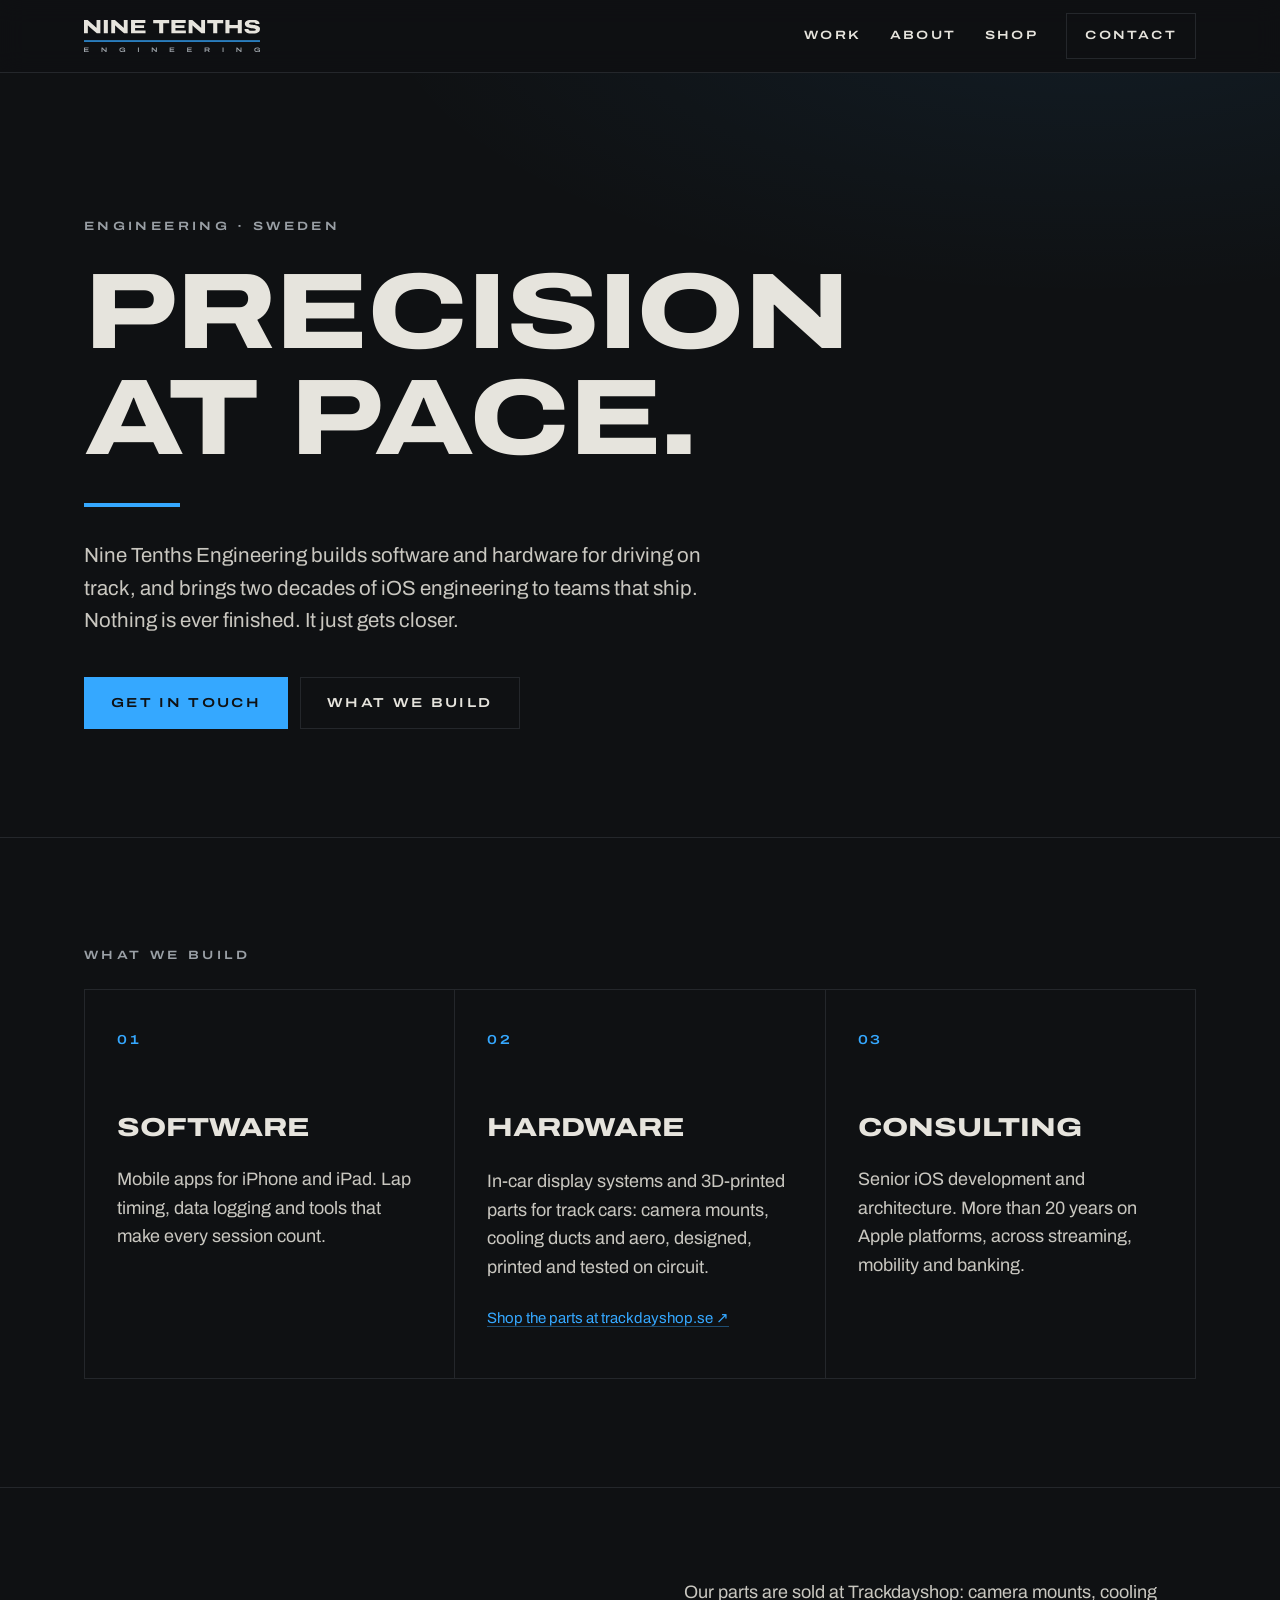
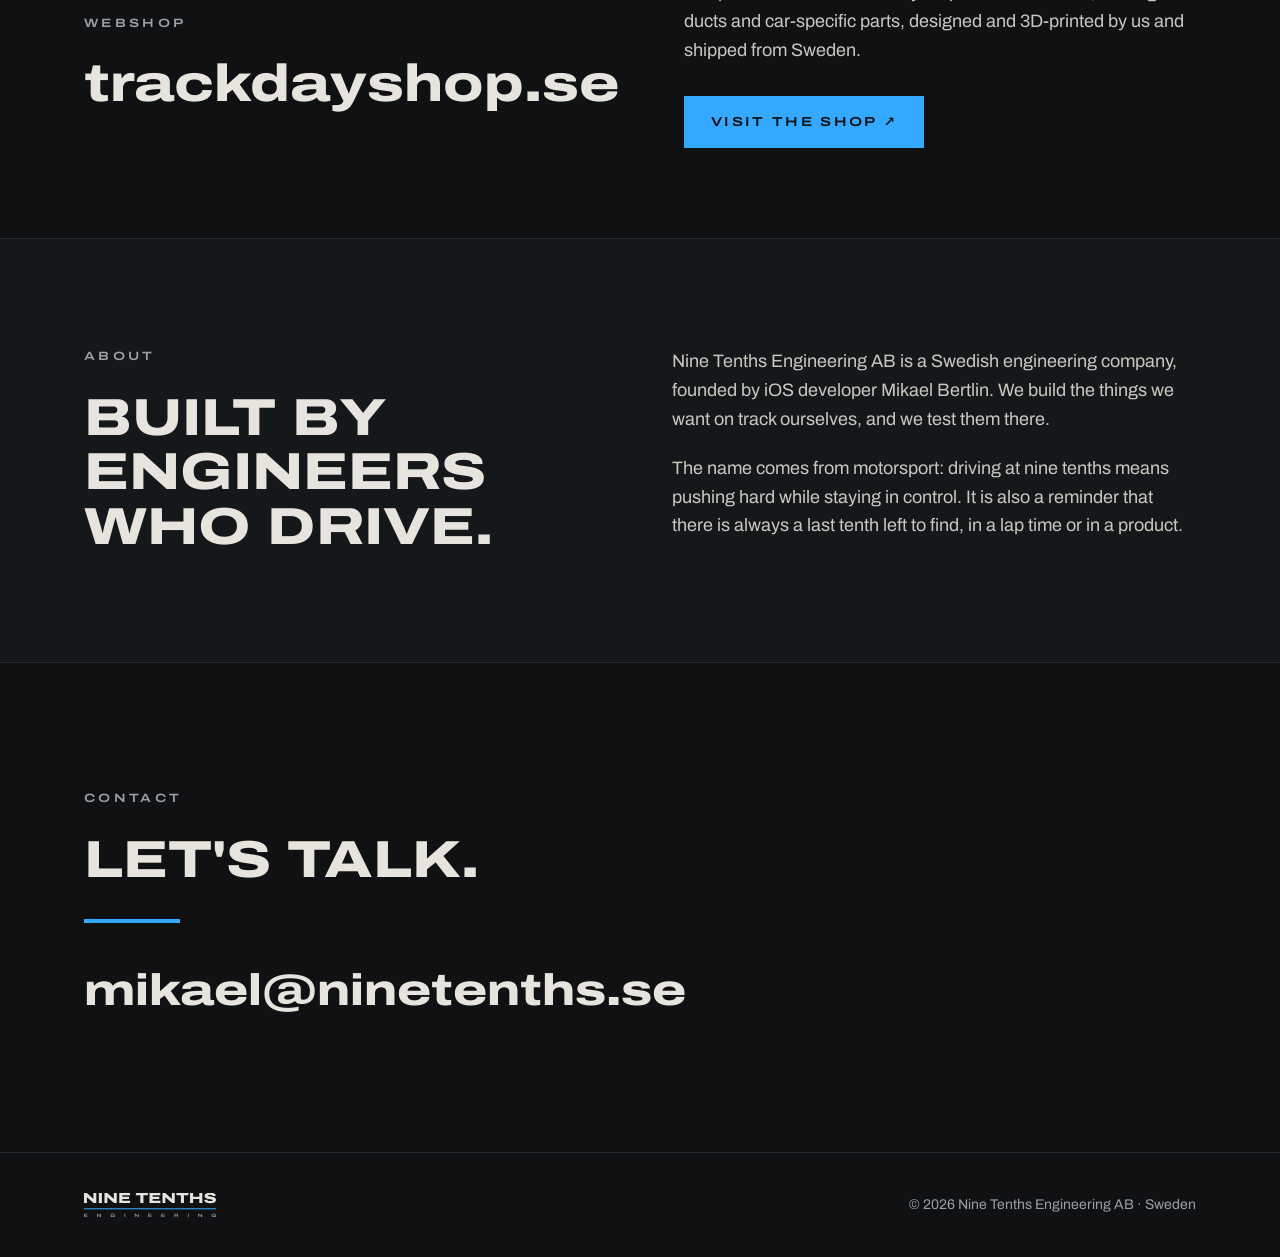
==== index.html @ d7581166 "First version of ninetenths.se" ====
<!doctype html>
<html lang="en">
<head>
<meta charset="utf-8">
<meta name="viewport" content="width=device-width, initial-scale=1">
<title>Nine Tenths Engineering</title>
<meta name="description" content="Nine Tenths Engineering builds software and hardware for track driving, and senior iOS engineering for teams that ship.">
<meta name="theme-color" content="#0F1113">
<link rel="icon" href="favicon.ico" sizes="any">
<link rel="icon" href="favicon.svg" type="image/svg+xml">
<link rel="apple-touch-icon" href="apple-touch-icon.png">
<meta property="og:type" content="website">
<meta property="og:title" content="Nine Tenths Engineering">
<meta property="og:description" content="Software and hardware for track driving. Senior iOS engineering for teams that ship.">
<meta property="og:image" content="https://ninetenths.se/assets/img/og.png">
<meta property="og:url" content="https://ninetenths.se/">
<meta name="twitter:card" content="summary_large_image">
<link rel="preload" href="assets/fonts/archivo-expanded-800.woff2" as="font" type="font/woff2" crossorigin>
<link rel="stylesheet" href="assets/styles.css">
</head>
<body>

<header class="top">
  <div class="wrap top__inner">
    <a href="./" class="top__logo" aria-label="Nine Tenths Engineering, home"><img src="assets/img/logo.svg" alt="Nine Tenths Engineering" width="176" height="33"></a>
    <nav aria-label="Main">
      <a href="#work">Work</a>
      <a href="#about">About</a>
      <a href="https://trackdayshop.se" rel="noopener">Shop</a>
      <a href="#contact" class="top__cta">Contact</a>
    </nav>
  </div>
</header>

<main>
  <section class="hero">
    <div class="wrap">
      <p class="label">Engineering · Sweden</p>
      <h1>Precision<br>at pace.</h1>
      <div class="line" aria-hidden="true"></div>
      <p class="hero__lede">Nine Tenths Engineering builds software and hardware for driving on track, and brings two decades of iOS engineering to teams that ship. Nothing is ever finished. It just gets closer.</p>
      <div class="hero__actions">
        <a href="#contact" class="btn btn--primary">Get in touch</a>
        <a href="#work" class="btn">What we build</a>
      </div>
    </div>
  </section>

  <section id="work" class="work">
    <div class="wrap">
      <p class="label">What we build</p>
      <div class="cards">
        <article class="card">
          <p class="card__num">01</p>
          <h2>Software</h2>
          <p>Mobile apps for iPhone and iPad. Lap timing, data logging and tools that make every session count.</p>
        </article>
        <article class="card">
          <p class="card__num">02</p>
          <h2>Hardware</h2>
          <p>In-car display systems and 3D-printed parts for track cars: camera mounts, cooling ducts and aero, designed, printed and tested on circuit.</p>
          <p class="card__link"><a href="https://trackdayshop.se" rel="noopener">Shop the parts at trackdayshop.se <span aria-hidden="true">↗</span></a></p>
        </article>
        <article class="card">
          <p class="card__num">03</p>
          <h2>Consulting</h2>
          <p>Senior iOS development and architecture. More than 20 years on Apple platforms, across streaming, mobility and banking.</p>
        </article>
      </div>
    </div>
  </section>

  <section id="shop" class="shop">
    <div class="wrap shop__grid">
      <div>
        <p class="label">Webshop</p>
        <h2 class="h2">trackdayshop.se</h2>
      </div>
      <div>
        <p class="shop__text">Our parts are sold at Trackdayshop: camera mounts, cooling ducts and car-specific parts, designed and 3D-printed by us and shipped from Sweden.</p>
        <a href="https://trackdayshop.se" class="btn btn--primary" rel="noopener">Visit the shop <span aria-hidden="true">&nbsp;↗</span></a>
      </div>
    </div>
  </section>

  <section id="about" class="about">
    <div class="wrap about__grid">
      <div>
        <p class="label">About</p>
        <h2 class="h2">Built by engineers who drive.</h2>
      </div>
      <div class="about__text">
        <p>Nine Tenths Engineering AB is a Swedish engineering company, founded by iOS developer Mikael Bertlin. We build the things we want on track ourselves, and we test them there.</p>
        <p>The name comes from motorsport: driving at nine tenths means pushing hard while staying in control. It is also a reminder that there is always a last tenth left to find, in a lap time or in a product.</p>
      </div>
    </div>
  </section>

  <section id="contact" class="contact">
    <div class="wrap">
      <p class="label">Contact</p>
      <h2 class="h2">Let's talk.</h2>
      <div class="line" aria-hidden="true"></div>
      <a class="contact__mail" href="mailto:mikael@ninetenths.se">mikael@ninetenths.se</a>
    </div>
  </section>
</main>

<footer class="foot">
  <div class="wrap foot__inner">
    <img src="assets/img/logo.svg" alt="Nine Tenths Engineering" width="132" height="25">
    <p>© 2026 Nine Tenths Engineering AB · Sweden</p>
  </div>
</footer>

</body>
</html>
---- assets/styles.css ----
@font-face { font-family: "Archivo"; src: url("fonts/archivo-400.woff2") format("woff2"); font-weight: 400; font-stretch: 100%; font-display: swap; }
@font-face { font-family: "Archivo"; src: url("fonts/archivo-500.woff2") format("woff2"); font-weight: 500; font-stretch: 100%; font-display: swap; }
@font-face { font-family: "Archivo Expanded"; src: url("fonts/archivo-expanded-600.woff2") format("woff2"); font-weight: 600; font-display: swap; }
@font-face { font-family: "Archivo Expanded"; src: url("fonts/archivo-expanded-800.woff2") format("woff2"); font-weight: 800; font-display: swap; }

:root {
  --black: #0F1113;
  --graphite: #15181B;
  --edge: #24272B;
  --offwhite: #E6E4DD;
  --text: #C9C7C0;
  --steel: #9AA0A6;
  --blue: #35A8FF;
  --display: "Archivo Expanded", "Archivo", system-ui, sans-serif;
  --body: "Archivo", system-ui, sans-serif;
}

* { box-sizing: border-box; }
html { scroll-behavior: smooth; -webkit-text-size-adjust: 100%; }
body { margin: 0; background: var(--black); color: var(--text); font-family: var(--body); font-size: 18px; line-height: 1.6; -webkit-font-smoothing: antialiased; }
img { display: block; max-width: 100%; height: auto; }
a { color: var(--blue); }
a:focus-visible { outline: 2px solid var(--blue); outline-offset: 4px; }

.wrap { width: 100%; max-width: 1160px; margin: 0 auto; padding: 0 24px; }

.label { margin: 0 0 24px; font-family: var(--display); font-weight: 600; font-size: 12px; letter-spacing: 0.28em; text-transform: uppercase; color: var(--steel); }
.line { width: 96px; height: 4px; background: var(--blue); margin: 32px 0; }
.h2 { margin: 0; font-family: var(--display); font-weight: 800; font-size: clamp(30px, 4.4vw, 52px); line-height: 1.05; text-transform: uppercase; color: var(--offwhite); }

/* Header */
.top { position: sticky; top: 0; z-index: 10; background: rgba(15, 17, 19, 0.82); backdrop-filter: blur(12px); -webkit-backdrop-filter: blur(12px); border-bottom: 1px solid var(--edge); }
.top__inner { display: flex; align-items: center; justify-content: space-between; height: 72px; }
.top__logo img { width: 176px; }
.top nav { display: flex; align-items: center; gap: 28px; }
.top nav a { font-family: var(--display); font-weight: 600; font-size: 12px; letter-spacing: 0.2em; text-transform: uppercase; color: var(--offwhite); text-decoration: none; }
.top nav a:hover { color: var(--blue); }
.top .top__cta { padding: 12px 18px; border: 1px solid var(--edge); }
.top .top__cta:hover { border-color: var(--blue); }

/* Hero */
.hero { padding: clamp(96px, 16vh, 180px) 0 clamp(80px, 12vh, 140px); border-bottom: 1px solid var(--edge); background: radial-gradient(1200px 500px at 85% -10%, rgba(53, 168, 255, 0.08), transparent 60%); }
.hero h1 { margin: 0; font-family: var(--display); font-weight: 800; font-size: clamp(42px, 8.4vw, 112px); line-height: 0.98; letter-spacing: -0.01em; text-transform: uppercase; color: var(--offwhite); }
.hero__lede { max-width: 620px; margin: 0; font-size: clamp(18px, 1.6vw, 21px); }
.hero__actions { display: flex; flex-wrap: wrap; gap: 12px; margin-top: 40px; }
.btn { display: inline-flex; align-items: center; min-height: 52px; padding: 0 26px; border: 1px solid var(--edge); font-family: var(--display); font-weight: 600; font-size: 13px; letter-spacing: 0.18em; text-transform: uppercase; color: var(--offwhite); text-decoration: none; transition: border-color .15s, background .15s; }
.btn:hover { border-color: var(--offwhite); }
.btn--primary { background: var(--blue); border-color: var(--blue); color: var(--black); }
.btn--primary:hover { background: #5DBAFF; border-color: #5DBAFF; }

/* Work */
.work { padding: clamp(80px, 12vh, 140px) 0; }
.cards { display: grid; grid-template-columns: repeat(3, minmax(0, 1fr)); gap: 1px; background: var(--edge); border: 1px solid var(--edge); }
.card { background: var(--black); padding: 40px 32px 48px; transition: background .2s; }
.card:hover { background: var(--graphite); }
.card__num { margin: 0 0 56px; font-family: var(--display); font-weight: 600; font-size: 13px; letter-spacing: 0.2em; color: var(--blue); }
.card h2 { margin: 0 0 16px; font-family: var(--display); font-weight: 800; font-size: 26px; text-transform: uppercase; color: var(--offwhite); }
.card p:last-child { margin: 0; color: var(--text); }

.card__link { margin: 24px 0 0 !important; font-size: 15px; }
.card__link a { color: var(--blue); text-decoration: none; border-bottom: 1px solid rgba(53, 168, 255, 0.4); }
.card__link a:hover { border-color: var(--blue); }

/* Shop */
.shop { padding: clamp(72px, 10vh, 120px) 0; border-top: 1px solid var(--edge); }
.shop__grid { display: grid; grid-template-columns: 1fr 1fr; gap: 64px; align-items: center; }
.shop .h2 { text-transform: none; }
.shop__text { margin: 0 0 32px; max-width: 520px; }

/* About */
.about { padding: clamp(80px, 12vh, 140px) 0; background: var(--graphite); border-top: 1px solid var(--edge); border-bottom: 1px solid var(--edge); }
.about__grid { display: grid; grid-template-columns: 1fr 1fr; gap: 64px; align-items: start; }
.about__text p { margin: 0 0 20px; }
.about__text p:last-child { margin: 0; }

/* Contact */
.contact { padding: clamp(96px, 14vh, 160px) 0; }
.contact__mail { font-family: var(--display); font-weight: 800; font-size: clamp(22px, 4vw, 44px); color: var(--offwhite); text-decoration: none; border-bottom: 2px solid transparent; word-break: break-all; }
.contact__mail:hover { border-color: var(--blue); }

/* Footer */
.foot { border-top: 1px solid var(--edge); padding: 40px 0; }
.foot__inner { display: flex; align-items: center; justify-content: space-between; gap: 24px; flex-wrap: wrap; }
.foot img { width: 132px; }
.foot p { margin: 0; font-size: 14px; color: var(--steel); }

@media (max-width: 860px) {
  .cards { grid-template-columns: 1fr; }
  .about__grid, .shop__grid { grid-template-columns: 1fr; gap: 32px; }
}
@media (max-width: 560px) {
  body { font-size: 17px; }
  .top__inner { height: 64px; }
  .top__logo img { width: 140px; }
  .top nav { gap: 16px; }
  .top nav a:not(.top__cta) { display: none; }
  .card { padding: 32px 24px 40px; }
  .card__num { margin-bottom: 32px; }
}
@media (prefers-reduced-motion: reduce) { html { scroll-behavior: auto; } * { transition: none !important; } }
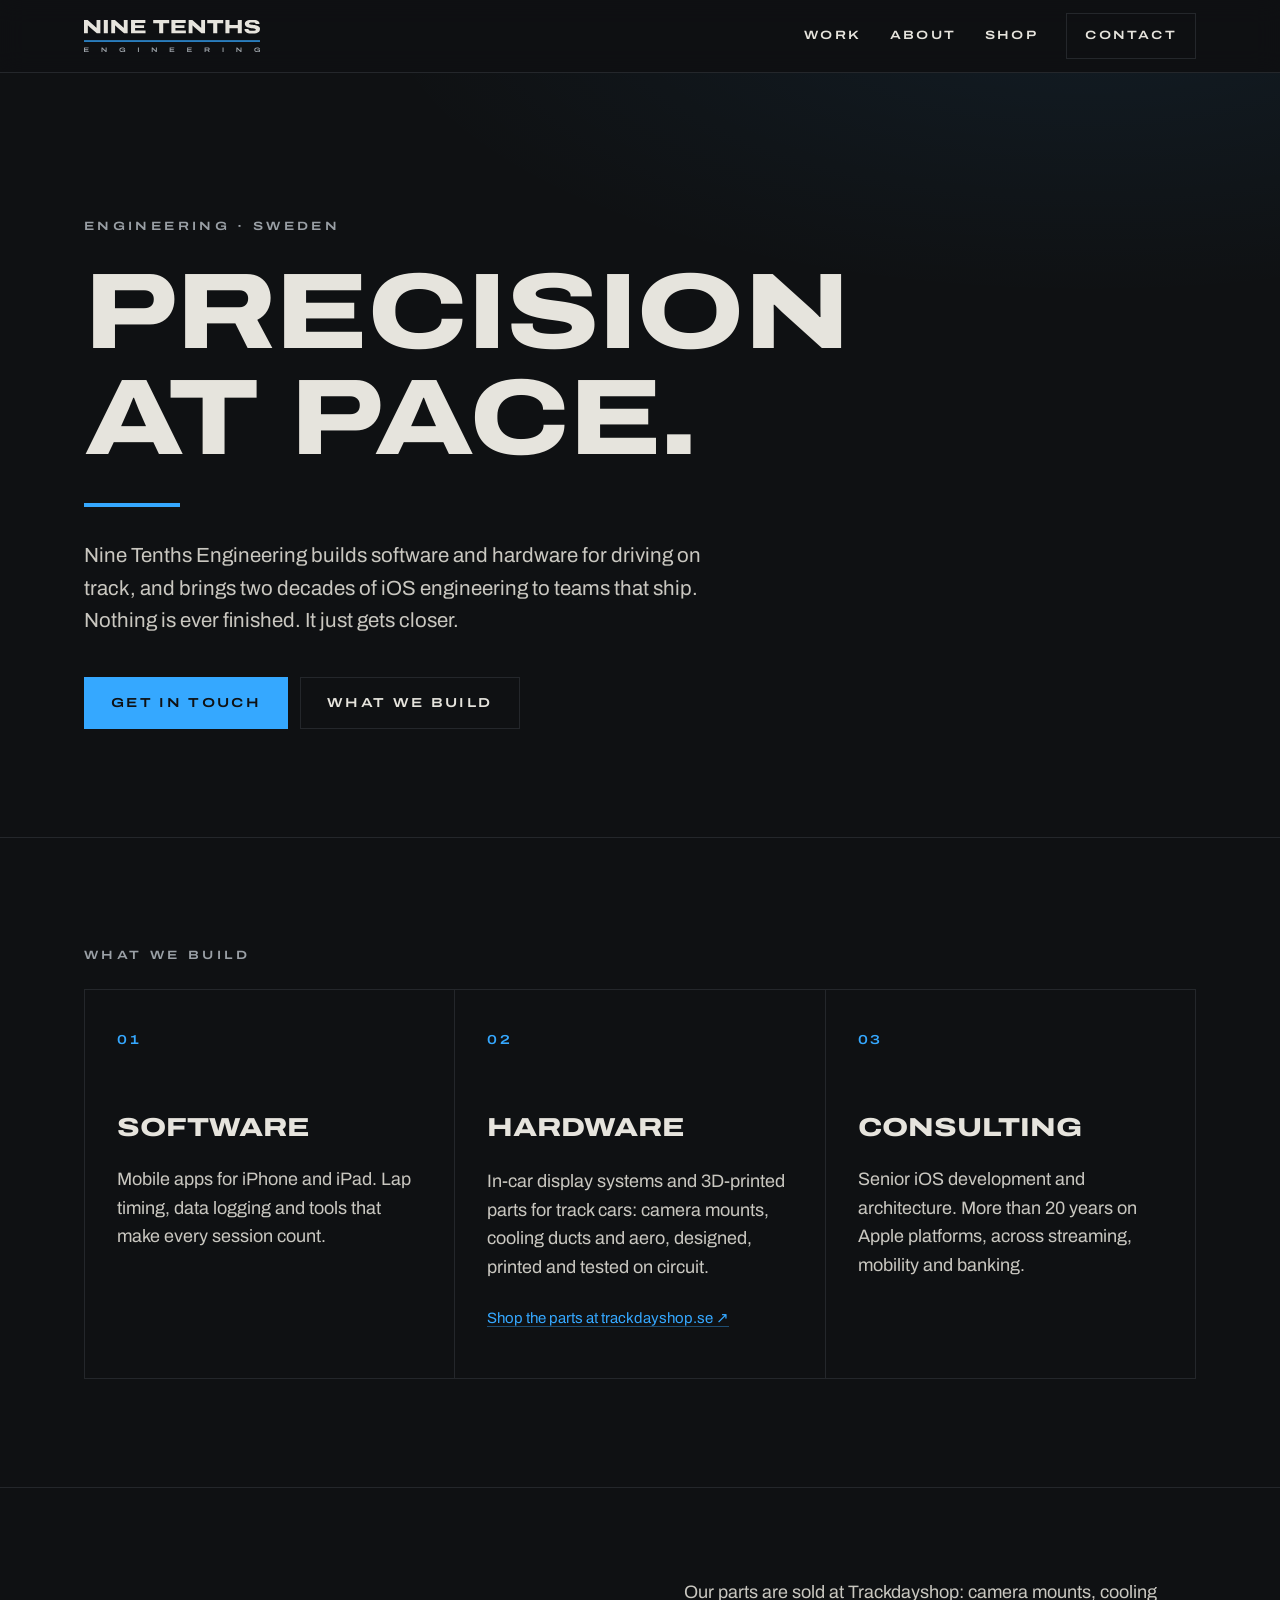
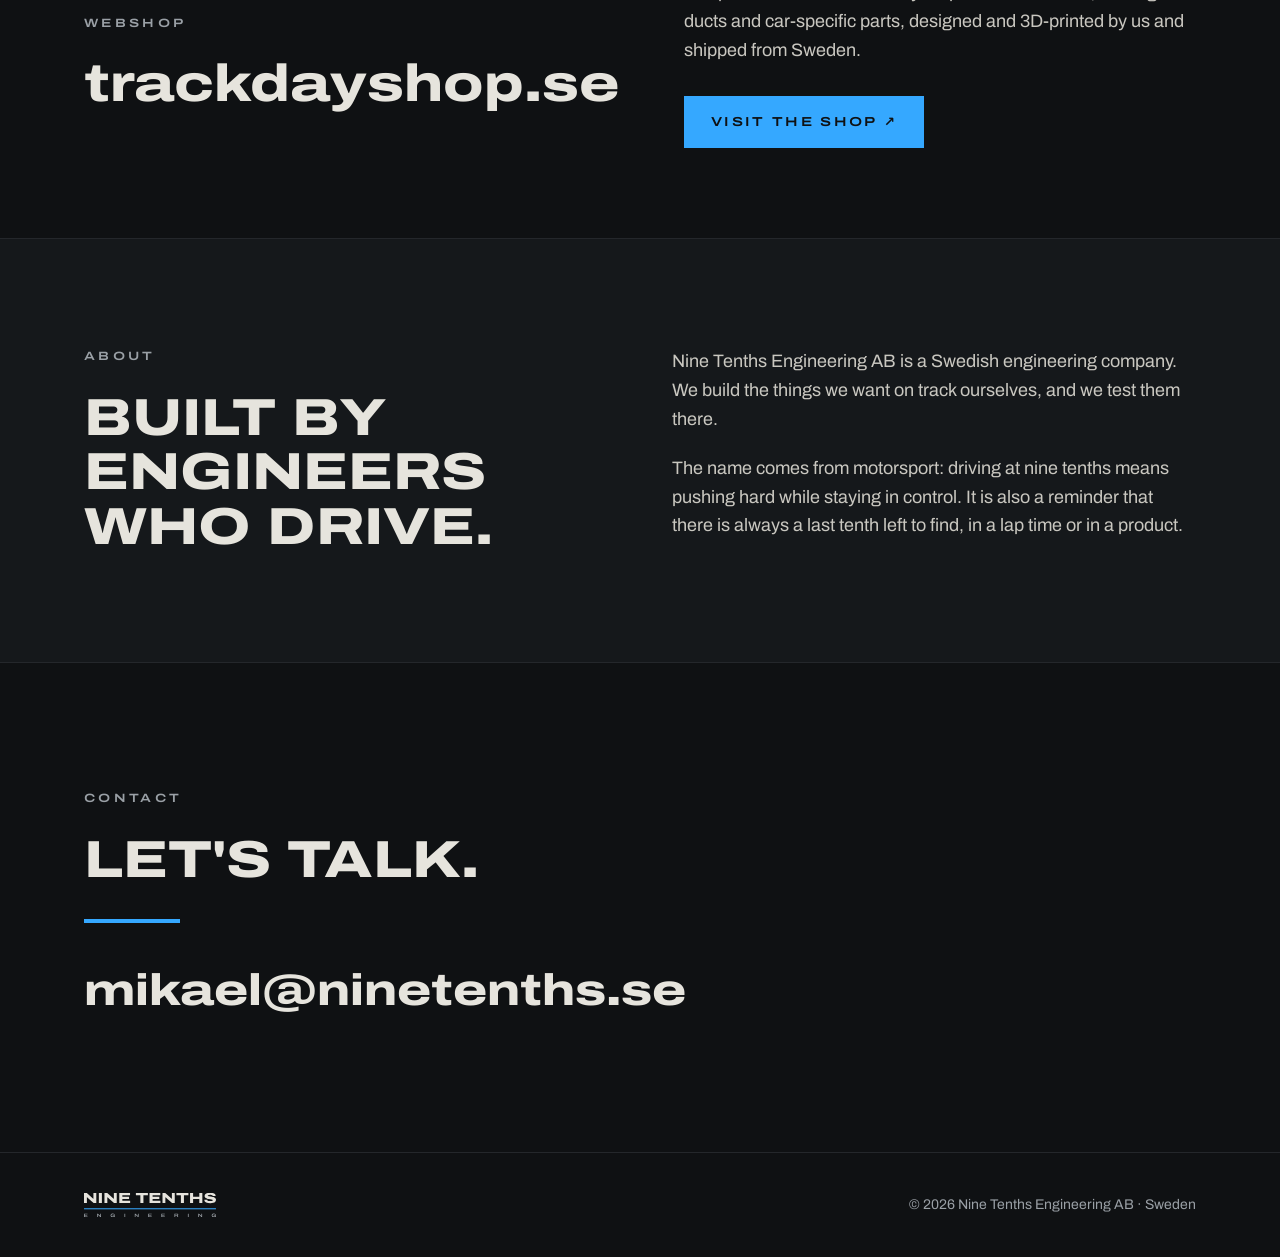
==== commit 01e4b4b5: "Fix" ====
--- a/index.html
+++ b/index.html
@@ -90,7 +90,7 @@
         <h2 class="h2">Built by engineers who drive.</h2>
       </div>
       <div class="about__text">
-        <p>Nine Tenths Engineering AB is a Swedish engineering company, founded by iOS developer Mikael Bertlin. We build the things we want on track ourselves, and we test them there.</p>
+        <p>Nine Tenths Engineering AB is a Swedish engineering company. We build the things we want on track ourselves, and we test them there.</p>
         <p>The name comes from motorsport: driving at nine tenths means pushing hard while staying in control. It is also a reminder that there is always a last tenth left to find, in a lap time or in a product.</p>
       </div>
     </div>
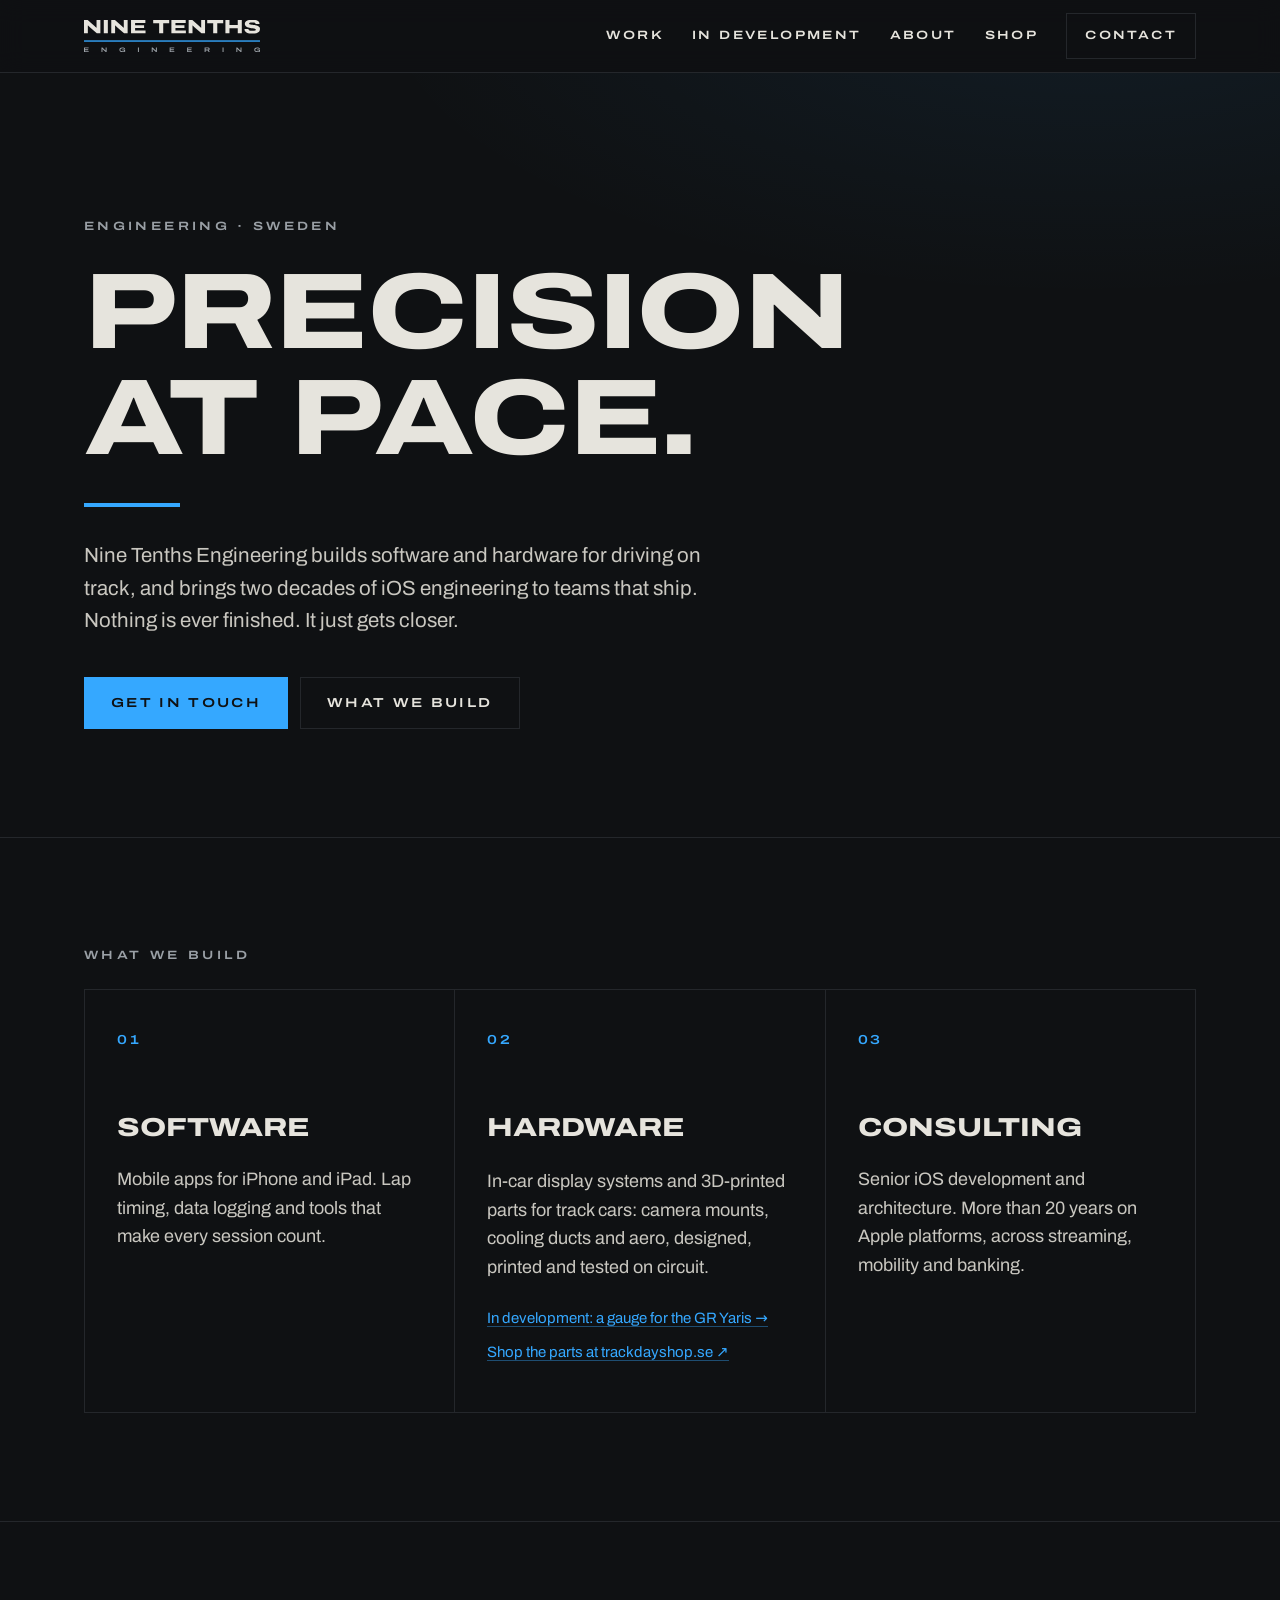
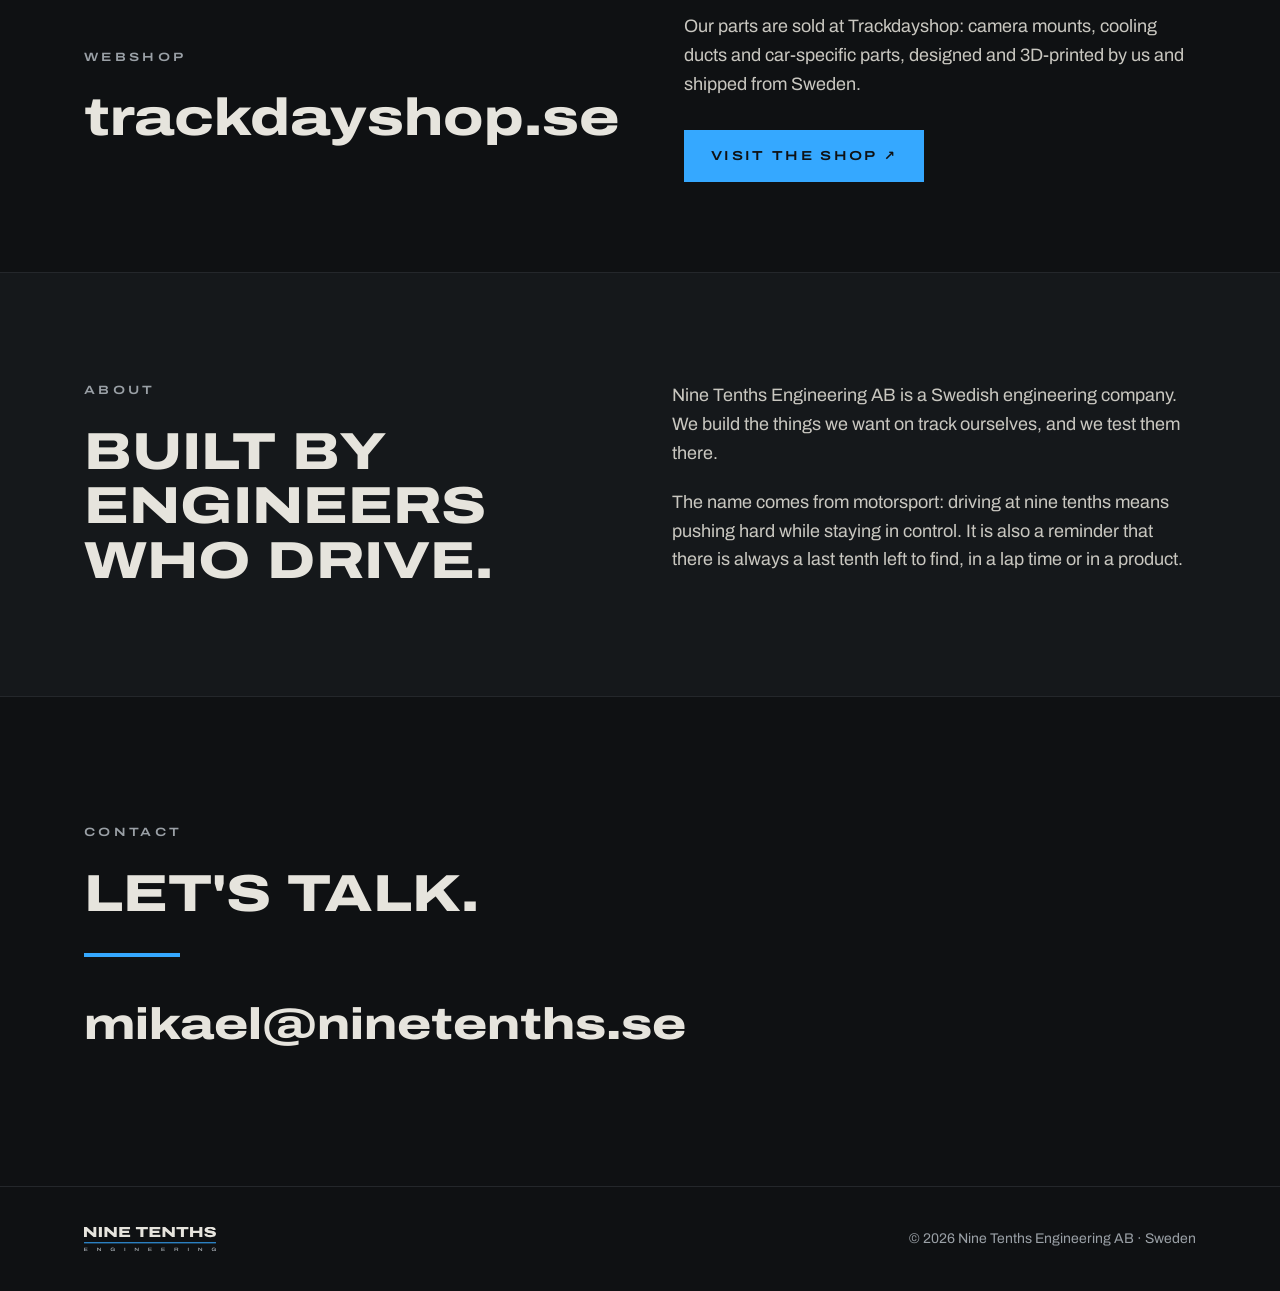
==== commit 705fe54e: "In development: the GR Yaris gauge, with a live demo New page /in-development/ for the round AMOLED " ====
--- a/index.html
+++ b/index.html
@@ -24,8 +24,9 @@
   <div class="wrap top__inner">
     <a href="./" class="top__logo" aria-label="Nine Tenths Engineering, home"><img src="assets/img/logo.svg" alt="Nine Tenths Engineering" width="176" height="33"></a>
     <nav aria-label="Main">
-      <a href="#work">Work</a>
-      <a href="#about">About</a>
+      <a href="#work" class="nav-more">Work</a>
+      <a href="in-development/">In development</a>
+      <a href="#about" class="nav-more">About</a>
       <a href="https://trackdayshop.se" rel="noopener">Shop</a>
       <a href="#contact" class="top__cta">Contact</a>
     </nav>
@@ -59,6 +60,7 @@
           <p class="card__num">02</p>
           <h2>Hardware</h2>
           <p>In-car display systems and 3D-printed parts for track cars: camera mounts, cooling ducts and aero, designed, printed and tested on circuit.</p>
+          <p class="card__link"><a href="in-development/">In development: a gauge for the GR Yaris <span aria-hidden="true">→</span></a></p>
           <p class="card__link"><a href="https://trackdayshop.se" rel="noopener">Shop the parts at trackdayshop.se <span aria-hidden="true">↗</span></a></p>
         </article>
         <article class="card">
--- a/assets/styles.css
+++ b/assets/styles.css
@@ -31,9 +31,10 @@
 /* Header */
 .top { position: sticky; top: 0; z-index: 10; background: rgba(15, 17, 19, 0.82); backdrop-filter: blur(12px); -webkit-backdrop-filter: blur(12px); border-bottom: 1px solid var(--edge); }
 .top__inner { display: flex; align-items: center; justify-content: space-between; height: 72px; }
+.top__logo { flex: none; }
 .top__logo img { width: 176px; }
 .top nav { display: flex; align-items: center; gap: 28px; }
-.top nav a { font-family: var(--display); font-weight: 600; font-size: 12px; letter-spacing: 0.2em; text-transform: uppercase; color: var(--offwhite); text-decoration: none; }
+.top nav a { white-space: nowrap; font-family: var(--display); font-weight: 600; font-size: 12px; letter-spacing: 0.2em; text-transform: uppercase; color: var(--offwhite); text-decoration: none; }
 .top nav a:hover { color: var(--blue); }
 .top .top__cta { padding: 12px 18px; border: 1px solid var(--edge); }
 .top .top__cta:hover { border-color: var(--blue); }
@@ -60,6 +61,7 @@
 .card__link { margin: 24px 0 0 !important; font-size: 15px; }
 .card__link a { color: var(--blue); text-decoration: none; border-bottom: 1px solid rgba(53, 168, 255, 0.4); }
 .card__link a:hover { border-color: var(--blue); }
+.card__link + .card__link { margin-top: 10px !important; }
 
 /* Shop */
 .shop { padding: clamp(72px, 10vh, 120px) 0; border-top: 1px solid var(--edge); }
@@ -84,6 +86,10 @@
 .foot img { width: 132px; }
 .foot p { margin: 0; font-size: 14px; color: var(--steel); }
 
+@media (max-width: 980px) {
+  .top nav { gap: 22px; }
+  .top nav .nav-more { display: none; }
+}
 @media (max-width: 860px) {
   .cards { grid-template-columns: 1fr; }
   .about__grid, .shop__grid { grid-template-columns: 1fr; gap: 32px; }
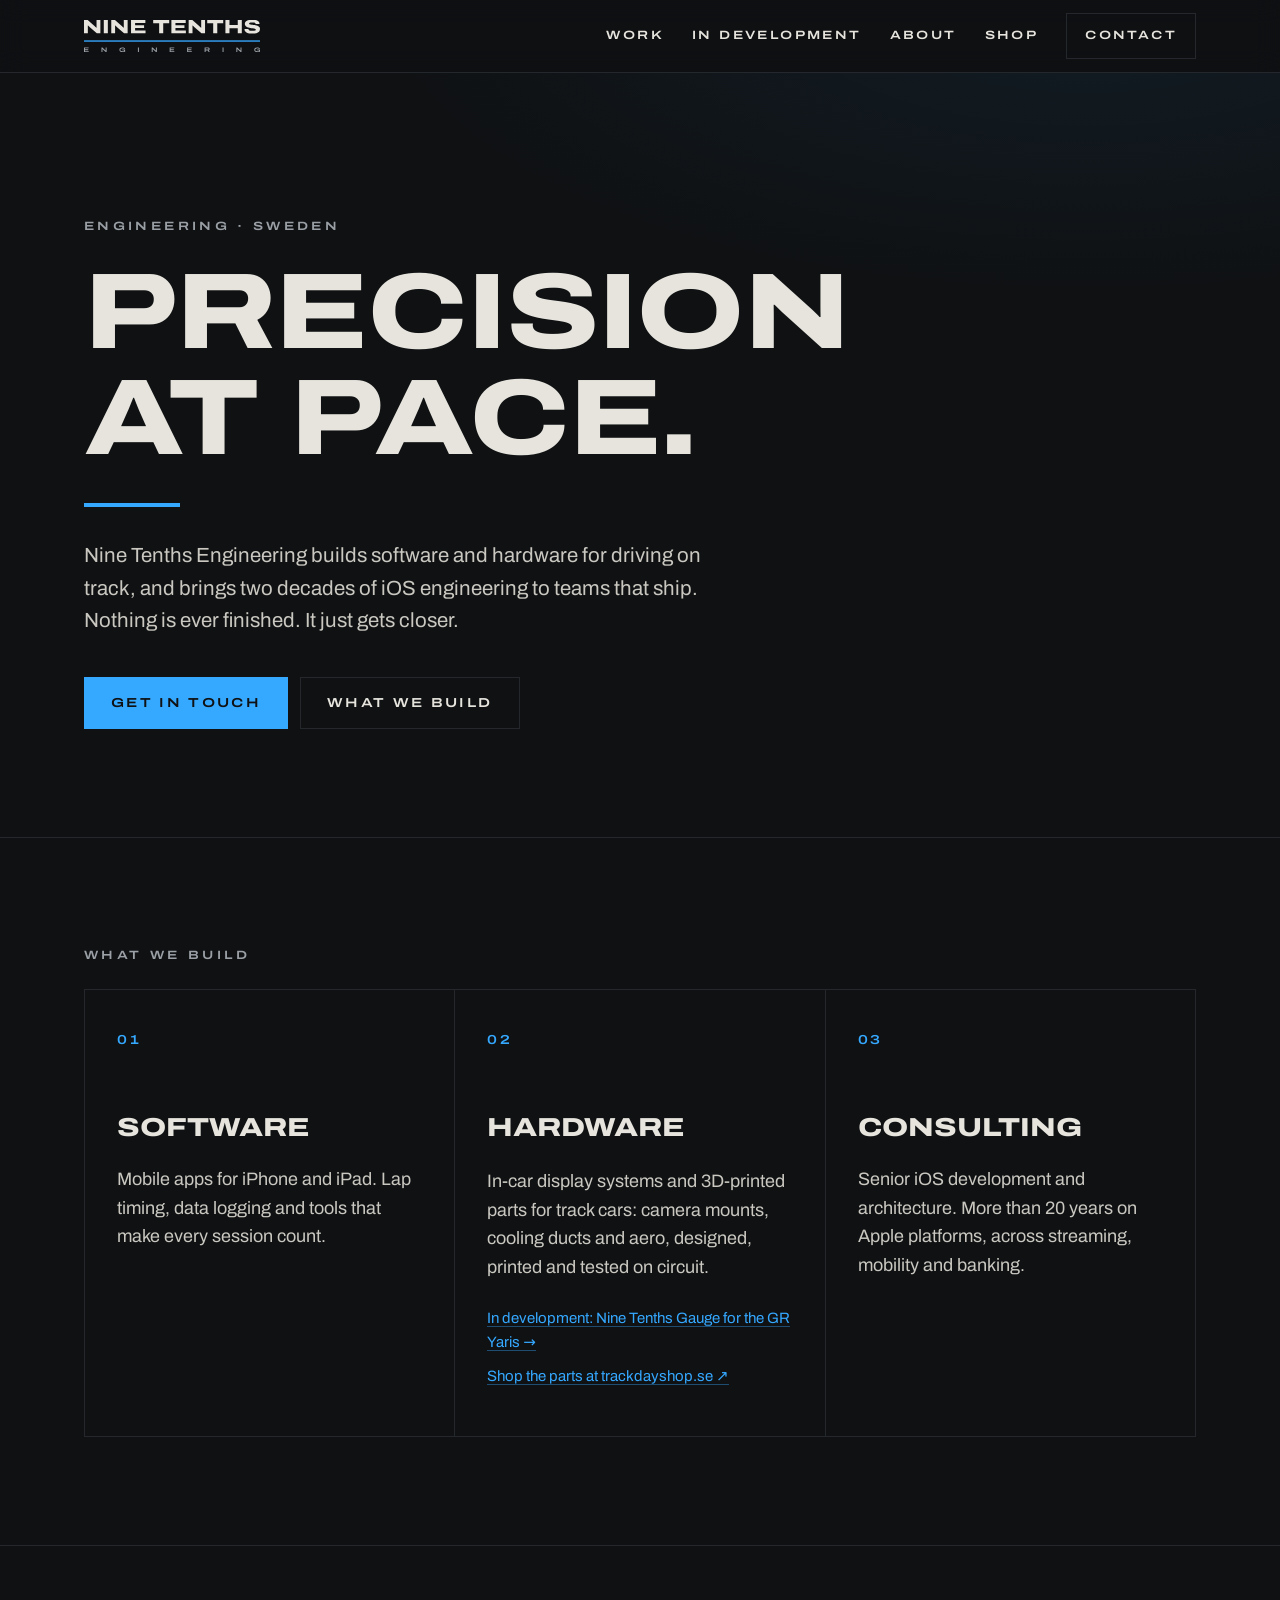
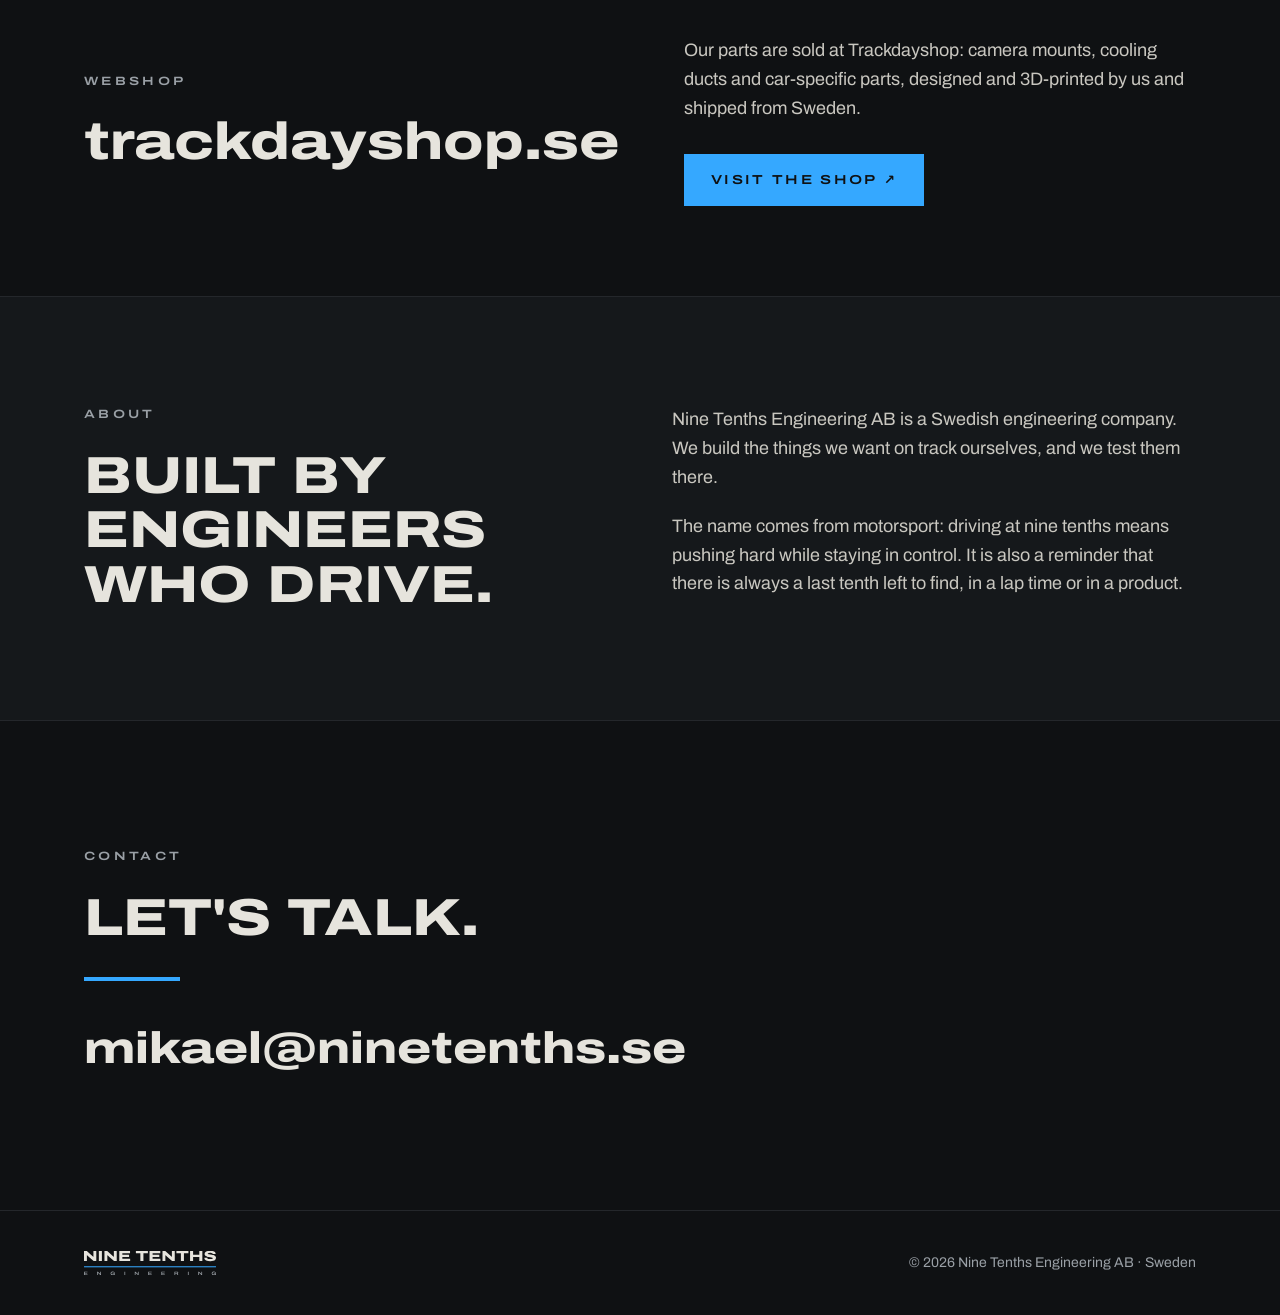
==== commit 8cfb866d: "Mobile menu; Nine Tenths Gauge: user manual, restart, warm-up dial - Menu button and panel on narrow" ====
--- a/index.html
+++ b/index.html
@@ -16,7 +16,8 @@
 <meta property="og:url" content="https://ninetenths.se/">
 <meta name="twitter:card" content="summary_large_image">
 <link rel="preload" href="assets/fonts/archivo-expanded-800.woff2" as="font" type="font/woff2" crossorigin>
-<link rel="stylesheet" href="assets/styles.css">
+<link rel="stylesheet" href="assets/styles.css?v=2">
+<script>document.documentElement.classList.add("js")</script>
 </head>
 <body>
 
@@ -29,8 +30,16 @@
       <a href="#about" class="nav-more">About</a>
       <a href="https://trackdayshop.se" rel="noopener">Shop</a>
       <a href="#contact" class="top__cta">Contact</a>
+      <button class="top__menu" type="button" aria-expanded="false" aria-controls="menu">Menu</button>
     </nav>
   </div>
+  <nav class="menu" id="menu" aria-label="Menu" hidden>
+    <a href="#work">Work</a>
+    <a href="in-development/">In development</a>
+    <a href="#about">About</a>
+    <a href="https://trackdayshop.se" rel="noopener">Shop <span aria-hidden="true">↗</span></a>
+    <a href="#contact">Contact</a>
+  </nav>
 </header>
 
 <main>
@@ -60,7 +69,7 @@
           <p class="card__num">02</p>
           <h2>Hardware</h2>
           <p>In-car display systems and 3D-printed parts for track cars: camera mounts, cooling ducts and aero, designed, printed and tested on circuit.</p>
-          <p class="card__link"><a href="in-development/">In development: a gauge for the GR Yaris <span aria-hidden="true">→</span></a></p>
+          <p class="card__link"><a href="in-development/">In development: Nine Tenths Gauge for the GR Yaris <span aria-hidden="true">→</span></a></p>
           <p class="card__link"><a href="https://trackdayshop.se" rel="noopener">Shop the parts at trackdayshop.se <span aria-hidden="true">↗</span></a></p>
         </article>
         <article class="card">
@@ -115,5 +124,6 @@
   </div>
 </footer>
 
+<script src="assets/site.js?v=2"></script>
 </body>
 </html>
--- a/assets/styles.css
+++ b/assets/styles.css
@@ -33,9 +33,9 @@
 .top__inner { display: flex; align-items: center; justify-content: space-between; height: 72px; }
 .top__logo { flex: none; }
 .top__logo img { width: 176px; }
-.top nav { display: flex; align-items: center; gap: 28px; }
-.top nav a { white-space: nowrap; font-family: var(--display); font-weight: 600; font-size: 12px; letter-spacing: 0.2em; text-transform: uppercase; color: var(--offwhite); text-decoration: none; }
-.top nav a:hover { color: var(--blue); }
+.top__inner > nav { display: flex; align-items: center; gap: 28px; }
+.top__inner > nav a { white-space: nowrap; font-family: var(--display); font-weight: 600; font-size: 12px; letter-spacing: 0.2em; text-transform: uppercase; color: var(--offwhite); text-decoration: none; }
+.top__inner > nav a:hover { color: var(--blue); }
 .top .top__cta { padding: 12px 18px; border: 1px solid var(--edge); }
 .top .top__cta:hover { border-color: var(--blue); }
 
@@ -86,9 +86,19 @@
 .foot img { width: 132px; }
 .foot p { margin: 0; font-size: 14px; color: var(--steel); }
 
+.top .top__menu { display: none; align-items: center; min-height: 44px; padding: 0 16px; border: 1px solid var(--edge); background: transparent; font-family: var(--display); font-weight: 600; font-size: 12px; letter-spacing: 0.2em; text-transform: uppercase; color: var(--offwhite); cursor: pointer; }
+.top .top__menu:hover, .top .top__menu[aria-expanded="true"] { border-color: var(--blue); }
+.top .top__menu:focus-visible { outline: 2px solid var(--blue); outline-offset: 2px; }
+.menu { border-top: 1px solid var(--edge); }
+.menu[hidden] { display: none; }
+.menu a { display: block; padding: 18px 24px; border-bottom: 1px solid var(--edge); font-family: var(--display); font-weight: 600; font-size: 14px; letter-spacing: 0.2em; text-transform: uppercase; color: var(--offwhite); text-decoration: none; }
+.menu a:last-child { border-bottom: 0; }
+.menu a:hover, .menu a[aria-current="page"] { color: var(--blue); }
 @media (max-width: 980px) {
-  .top nav { gap: 22px; }
-  .top nav .nav-more { display: none; }
+  .top__inner > nav { gap: 22px; }
+  .top__inner > nav .nav-more { display: none; }
+  .js .top__inner > nav a:not(.top__cta) { display: none; }
+  .js .top .top__menu { display: inline-flex; }
 }
 @media (max-width: 860px) {
   .cards { grid-template-columns: 1fr; }
@@ -98,8 +108,9 @@
   body { font-size: 17px; }
   .top__inner { height: 64px; }
   .top__logo img { width: 140px; }
-  .top nav { gap: 16px; }
-  .top nav a:not(.top__cta) { display: none; }
+  .top__inner > nav { gap: 16px; }
+  .top__inner > nav a:not(.top__cta) { display: none; }
+  .js .top .top__cta { display: none; }
   .card { padding: 32px 24px 40px; }
   .card__num { margin-bottom: 32px; }
 }
